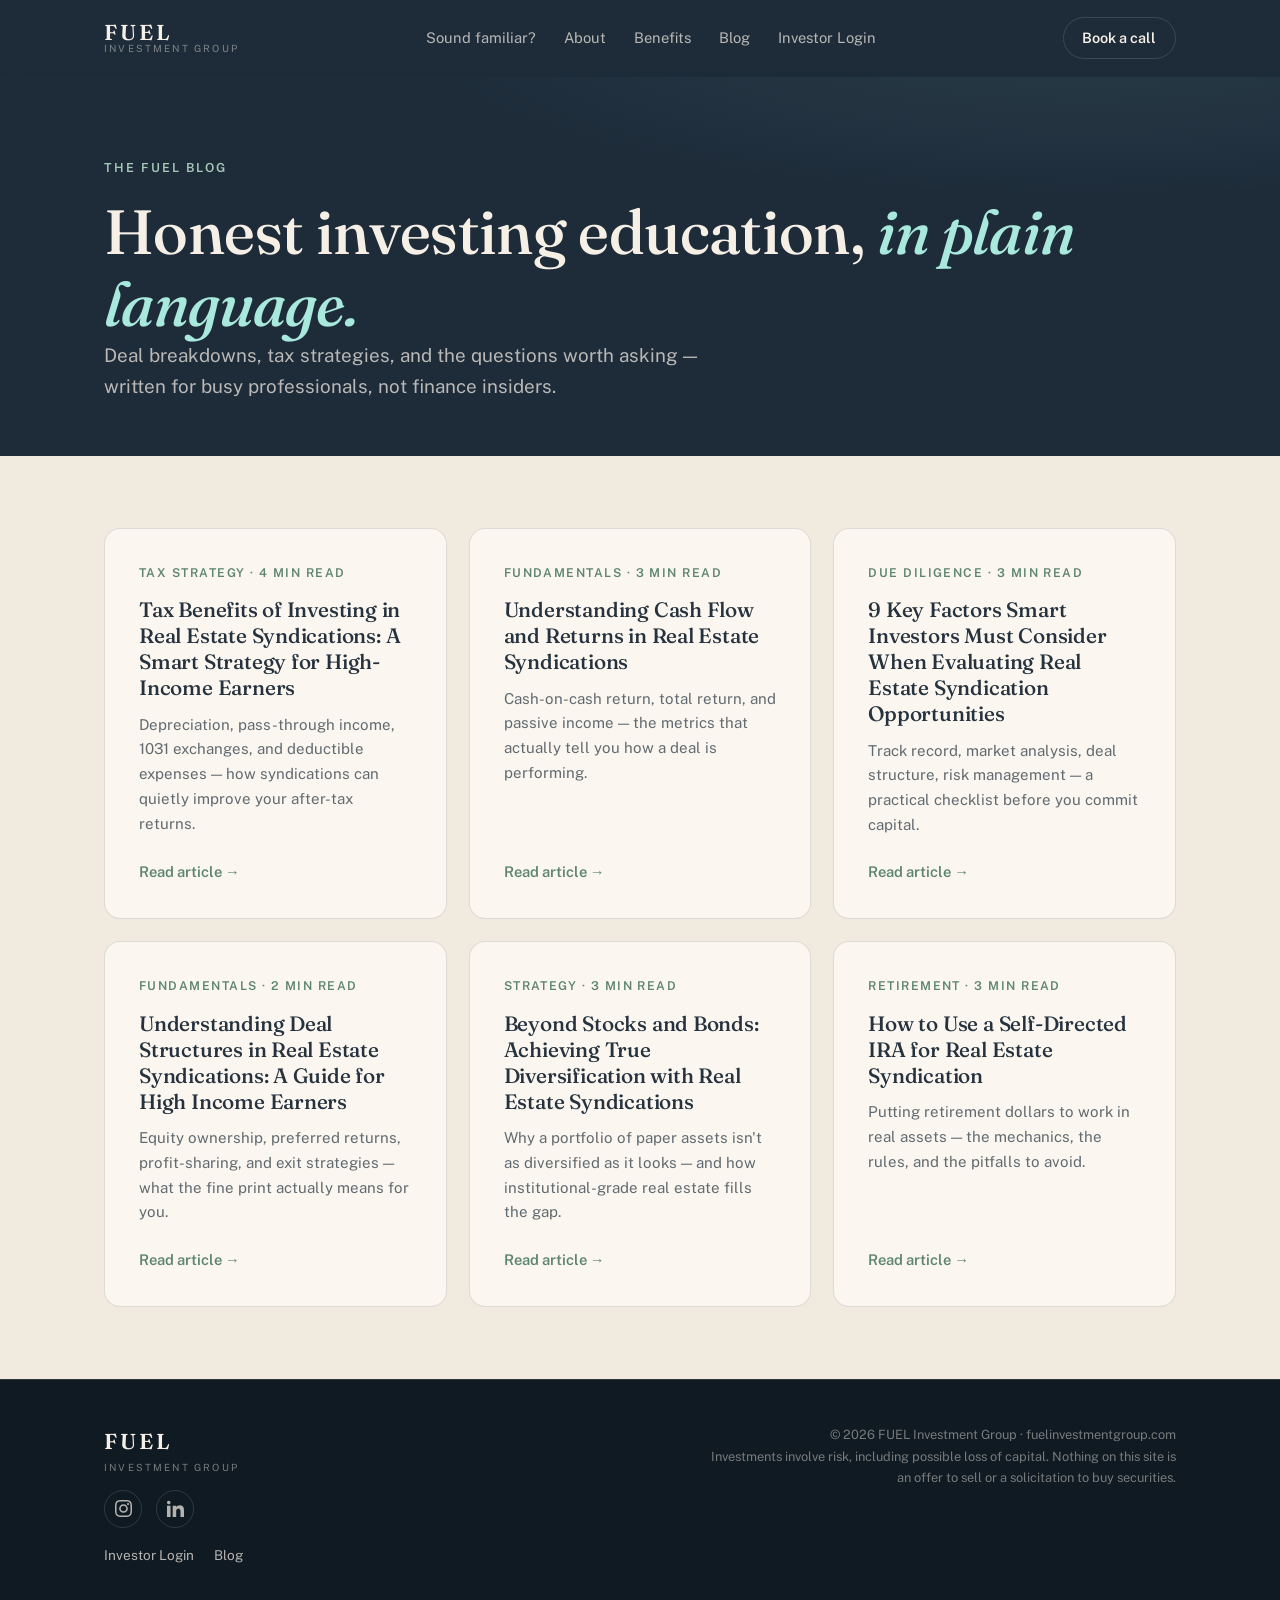
==== blog/index.html @ 97383fa7 "Add blog section, GHL booking links, full investor form, and footer socials" ====
<!DOCTYPE html>
<html lang="en">
<head>
  <meta charset="UTF-8">
  <meta name="viewport" content="width=device-width, initial-scale=1.0">
  <title>Blog — FUEL Investment Group</title>
  <meta name="description" content="Plain-language education on passive real estate investing for pharmacists — tax benefits, cash flow, deal structures, and more.">
  <link rel="preconnect" href="https://fonts.googleapis.com">
  <link rel="preconnect" href="https://fonts.gstatic.com" crossorigin>
  <link href="https://fonts.googleapis.com/css2?family=Fraunces:ital,opsz,wght@0,9..144,400;0,9..144,500;0,9..144,600;1,9..144,400;1,9..144,500&family=Public+Sans:ital,wght@0,400;0,500;0,600;0,700;1,400&display=swap" rel="stylesheet">
  <link rel="stylesheet" href="../styles.css">
</head>
<body>

  <header class="site-header" id="siteHeader">
    <div class="container header-inner">
      <a href="../index.html" class="wordmark">
        <span class="wordmark-main">FUEL</span>
        <span class="wordmark-sub">Investment Group</span>
      </a>
      <nav class="site-nav">
        <a href="../index.html#pain">Sound familiar?</a>
        <a href="../index.html#about">About</a>
        <a href="../index.html#benefits">Benefits</a>
        <a href="index.html">Blog</a>
        <a href="https://fuelinvestmentgroup.cashflowportal.com/app" target="_blank" rel="noopener">Investor Login</a>
      </nav>
      <a href="https://go.fuelinvestmentgroup.com/evelyn" target="_blank" rel="noopener" class="btn btn-small">Book a call</a>
    </div>
  </header>

  <section class="blog-hero">
    <div class="container">
      <p class="eyebrow reveal">The FUEL blog</p>
      <h1 class="reveal">Honest investing education, <em>in plain language.</em></h1>
      <p class="lede reveal">Deal breakdowns, tax strategies, and the questions worth asking — written for busy professionals, not finance insiders.</p>
    </div>
  </section>

  <section class="blog-list section-cream">
    <div class="container">
      <div class="post-grid">
        <a class="post-card reveal" href="tax-benefits-of-real-estate-syndications.html">
          <span class="post-card-meta">Tax Strategy · 4 min read</span>
          <h2>Tax Benefits of Investing in Real Estate Syndications: A Smart Strategy for High-Income Earners</h2>
          <p>Depreciation, pass-through income, 1031 exchanges, and deductible expenses — how syndications can quietly improve your after-tax returns.</p>
          <span class="post-read">Read article →</span>
        </a>
        <a class="post-card reveal" href="understanding-cash-flow-and-returns.html">
          <span class="post-card-meta">Fundamentals · 3 min read</span>
          <h2>Understanding Cash Flow and Returns in Real Estate Syndications</h2>
          <p>Cash-on-cash return, total return, and passive income — the metrics that actually tell you how a deal is performing.</p>
          <span class="post-read">Read article →</span>
        </a>
        <a class="post-card reveal" href="9-key-factors-for-evaluating-syndications.html">
          <span class="post-card-meta">Due Diligence · 3 min read</span>
          <h2>9 Key Factors Smart Investors Must Consider When Evaluating Real Estate Syndication Opportunities</h2>
          <p>Track record, market analysis, deal structure, risk management — a practical checklist before you commit capital.</p>
          <span class="post-read">Read article →</span>
        </a>
        <a class="post-card reveal" href="understanding-deal-structures.html">
          <span class="post-card-meta">Fundamentals · 2 min read</span>
          <h2>Understanding Deal Structures in Real Estate Syndications: A Guide for High Income Earners</h2>
          <p>Equity ownership, preferred returns, profit-sharing, and exit strategies — what the fine print actually means for you.</p>
          <span class="post-read">Read article →</span>
        </a>
        <a class="post-card reveal" href="beyond-stocks-and-bonds-diversification.html">
          <span class="post-card-meta">Strategy · 3 min read</span>
          <h2>Beyond Stocks and Bonds: Achieving True Diversification with Real Estate Syndications</h2>
          <p>Why a portfolio of paper assets isn't as diversified as it looks — and how institutional-grade real estate fills the gap.</p>
          <span class="post-read">Read article →</span>
        </a>
        <a class="post-card reveal" href="self-directed-ira-for-syndications.html">
          <span class="post-card-meta">Retirement · 3 min read</span>
          <h2>How to Use a Self-Directed IRA for Real Estate Syndication</h2>
          <p>Putting retirement dollars to work in real assets — the mechanics, the rules, and the pitfalls to avoid.</p>
          <span class="post-read">Read article →</span>
        </a>
      </div>
    </div>
  </section>

  <footer class="site-footer">
    <div class="container footer-inner">
      <div>
        <p class="wordmark-main">FUEL</p>
        <p class="wordmark-sub">Investment Group</p>
        <div class="footer-social">
          <a href="https://www.instagram.com/its.evelyn.shen/" target="_blank" rel="noopener" aria-label="Instagram">
            <svg viewBox="0 0 24 24" aria-hidden="true"><path d="M12 2.163c3.204 0 3.584.012 4.85.07 3.252.148 4.771 1.691 4.919 4.919.058 1.265.069 1.645.069 4.849 0 3.205-.012 3.584-.069 4.849-.149 3.225-1.664 4.771-4.919 4.919-1.266.058-1.644.07-4.85.07-3.204 0-3.584-.012-4.849-.07-3.26-.149-4.771-1.699-4.919-4.92-.058-1.265-.07-1.644-.07-4.849 0-3.204.013-3.583.07-4.849.149-3.227 1.664-4.771 4.919-4.919 1.266-.057 1.645-.069 4.849-.069zm0-2.163c-3.259 0-3.667.014-4.947.072-4.358.2-6.78 2.618-6.98 6.98-.059 1.281-.073 1.689-.073 4.948 0 3.259.014 3.668.072 4.948.2 4.358 2.618 6.78 6.98 6.98 1.281.058 1.689.072 4.948.072 3.259 0 3.668-.014 4.948-.072 4.354-.2 6.782-2.618 6.979-6.98.059-1.28.073-1.689.073-4.948 0-3.259-.014-3.667-.072-4.947-.196-4.354-2.617-6.78-6.979-6.98-1.281-.059-1.69-.073-4.949-.073zm0 5.838c-3.403 0-6.162 2.759-6.162 6.162s2.759 6.163 6.162 6.163 6.162-2.759 6.162-6.163c0-3.403-2.759-6.162-6.162-6.162zm0 10.162c-2.209 0-4-1.79-4-4 0-2.209 1.791-4 4-4s4 1.791 4 4c0 2.21-1.791 4-4 4zm6.406-11.845c-.796 0-1.441.645-1.441 1.44s.645 1.44 1.441 1.44c.795 0 1.439-.645 1.439-1.44s-.644-1.44-1.439-1.44z"/></svg>
          </a>
          <a href="https://www.linkedin.com/in/evelynshen/" target="_blank" rel="noopener" aria-label="LinkedIn">
            <svg viewBox="0 0 24 24" aria-hidden="true"><path d="M4.98 3.5C4.98 4.881 3.87 6 2.5 6S.02 4.881.02 3.5C.02 2.12 1.13 1 2.5 1s2.48 1.12 2.48 2.5zM5 8H0v16h5V8zm7.982 0H8.014v16h4.969v-8.399c0-4.67 6.029-5.052 6.029 0V24H24V13.869c0-7.88-8.922-7.593-11.018-3.714V8z"/></svg>
          </a>
        </div>
        <div class="footer-links">
          <a href="https://fuelinvestmentgroup.cashflowportal.com/app" target="_blank" rel="noopener">Investor Login</a>
          <a href="index.html">Blog</a>
        </div>
      </div>
      <p class="footer-legal">
        © 2026 FUEL Investment Group · fuelinvestmentgroup.com<br>
        Investments involve risk, including possible loss of capital. Nothing on
        this site is an offer to sell or a solicitation to buy securities.
      </p>
    </div>
  </footer>

  <script src="../script.js"></script>
</body>
</html>
---- styles.css ----
/* ═══════════════════════════════════════════════════
   FUEL Investment Group — V1
   Palette: Deep Blue · Soft Mint · Warm Cream · Muted Sage
   Rhythm:  dark hero → cream → dark → cream → dark → darkest
   Type:    Fraunces (display) · Public Sans (body)
═══════════════════════════════════════════════════ */

:root {
  --deep-blue: #1E2C3A;
  --deep-blue-darker: #16222D;
  --deep-blue-darkest: #101A23;
  --mint: #A8E8DD;
  --mint-deep: #4FA593;
  --cream: #F5EFE6;
  --cream-paper: #F1EADF;
  --card-paper: #FBF7F0;
  --sage: #A6C8B6;
  --sage-deep: #5E8570;
  --clay: #C98D7E;
  --ink: #26333F;
  --ink-muted: rgba(38, 51, 63, 0.72);
  --ink-subtle: rgba(38, 51, 63, 0.5);
  --cream-muted: rgba(245, 239, 230, 0.72);
  --cream-subtle: rgba(245, 239, 230, 0.45);
  --hairline: rgba(245, 239, 230, 0.14);
  --hairline-dark: rgba(38, 51, 63, 0.14);

  --font-display: "Fraunces", Georgia, serif;
  --font-body: "Public Sans", -apple-system, sans-serif;

  --container: 1120px;
  --narrow: 720px;

  --ease-out: cubic-bezier(0.22, 1, 0.36, 1);
}

* { margin: 0; padding: 0; box-sizing: border-box; }

html { scroll-behavior: smooth; }

body {
  background: var(--deep-blue);
  color: var(--cream);
  font-family: var(--font-body);
  font-size: 1.0625rem;
  line-height: 1.65;
  -webkit-font-smoothing: antialiased;
}

::selection { background: var(--mint); color: var(--deep-blue-darkest); }

.container { max-width: var(--container); margin: 0 auto; padding: 0 24px; }
.container.narrow { max-width: var(--narrow); }

.visually-hidden {
  position: absolute; width: 1px; height: 1px;
  overflow: hidden; clip: rect(0 0 0 0); white-space: nowrap;
}

img { max-width: 100%; display: block; }

/* ── Type ─────────────────────────────────────── */

h1, h2, h3 {
  font-family: var(--font-display);
  font-weight: 500;
  letter-spacing: -0.01em;
  line-height: 1.15;
}

h1 { font-size: clamp(2.4rem, 5.2vw, 3.9rem); }

h1 em { font-style: italic; color: var(--mint); }

.section-title { font-size: clamp(1.9rem, 3.6vw, 2.7rem); margin-bottom: 1.2rem; }
.section-title.centered { text-align: center; }

.eyebrow {
  font-size: 0.78rem;
  font-weight: 600;
  letter-spacing: 0.16em;
  text-transform: uppercase;
  color: var(--sage);
  margin-bottom: 1.1rem;
}

.lede {
  font-size: 1.18rem;
  color: var(--cream-muted);
  max-width: 34em;
}

/* ── Cream sections ───────────────────────────── */

.section-cream {
  background: var(--cream-paper);
  color: var(--ink);
}

.section-cream .eyebrow { color: var(--sage-deep); }
.section-cream ::selection { background: var(--deep-blue); color: var(--cream); }

/* ── Buttons ──────────────────────────────────── */

.btn {
  display: inline-flex;
  align-items: center;
  gap: 0.55em;
  font-family: var(--font-body);
  font-weight: 600;
  font-size: 1rem;
  text-decoration: none;
  border: none;
  cursor: pointer;
  border-radius: 999px;
  transition: transform 220ms var(--ease-out), background 220ms ease, color 220ms ease, box-shadow 220ms ease;
}

.btn .arrow { transition: transform 220ms var(--ease-out); }
.btn:hover .arrow { transform: translateX(4px); }

.btn-primary {
  background: var(--mint);
  color: var(--deep-blue-darkest);
  padding: 0.95em 1.9em;
  box-shadow: 0 8px 24px rgba(168, 232, 221, 0.18);
}

.btn-primary:hover {
  background: #bdf0e7;
  transform: translateY(-2px);
  box-shadow: 0 14px 32px rgba(168, 232, 221, 0.26);
}

.btn-small {
  background: transparent;
  color: var(--cream);
  border: 1px solid var(--hairline);
  padding: 0.55em 1.3em;
  font-size: 0.9rem;
}

.btn-small:hover { border-color: var(--mint); color: var(--mint); }

/* ── Header ───────────────────────────────────── */

.site-header {
  position: sticky;
  top: 0;
  z-index: 50;
  background: rgba(30, 44, 58, 0.6);
  backdrop-filter: blur(12px);
  border-bottom: 1px solid transparent;
  transition: border-color 250ms ease, background 250ms ease;
}

.site-header.scrolled {
  background: rgba(22, 34, 45, 0.9);
  border-bottom-color: var(--hairline);
}

.header-inner {
  display: flex;
  align-items: center;
  justify-content: space-between;
  gap: 24px;
  height: 76px;
}

.wordmark { text-decoration: none; color: var(--cream); line-height: 1.1; }

.wordmark-main {
  display: block;
  font-family: var(--font-display);
  font-weight: 600;
  font-size: 1.35rem;
  letter-spacing: 0.14em;
}

.wordmark-sub {
  display: block;
  font-size: 0.62rem;
  letter-spacing: 0.22em;
  text-transform: uppercase;
  color: var(--cream-subtle);
}

.site-nav { display: flex; gap: 28px; }

.site-nav a {
  color: var(--cream-muted);
  text-decoration: none;
  font-size: 0.92rem;
  transition: color 180ms ease;
}

.site-nav a:hover { color: var(--mint); }

@media (max-width: 820px) { .site-nav { display: none; } }

/* ── Hero ─────────────────────────────────────── */

.hero {
  padding: clamp(60px, 9vh, 110px) 0 clamp(90px, 11vh, 140px);
  background:
    radial-gradient(ellipse 90% 70% at 85% -10%, rgba(168, 232, 221, 0.08), transparent 60%),
    var(--deep-blue);
  overflow: hidden;
}

.hero-grid {
  display: grid;
  grid-template-columns: minmax(0, 1.15fr) minmax(0, 0.9fr);
  gap: clamp(40px, 6vw, 90px);
  align-items: center;
}

.hero-actions { margin-top: 2.2rem; }

.hero-checklist {
  display: flex;
  flex-wrap: wrap;
  gap: 8px 26px;
  margin-top: 2rem;
  list-style: none;
}

.hero-checklist li {
  font-size: 0.92rem;
  color: var(--cream-muted);
  display: flex;
  align-items: center;
  gap: 0.5em;
}

.hero-checklist li::before {
  content: "✓";
  color: var(--sage);
  font-weight: 700;
}

.hero-copy .lede { margin-top: 1.4rem; }

/* Hero photo + overlapping ledger card */

.hero-aside { position: relative; padding-bottom: 84px; }

.hero-photo {
  border-radius: 18px;
  overflow: hidden;
  aspect-ratio: 4 / 4.4;
  box-shadow: 0 34px 70px rgba(8, 14, 20, 0.5);
}

.hero-photo img {
  width: 100%;
  height: 100%;
  object-fit: cover;
  animation: kenburns 14s var(--ease-out) both;
}

@keyframes kenburns {
  from { transform: scale(1.12); }
  to   { transform: scale(1); }
}

.ledger-card {
  position: absolute;
  left: -18px;
  bottom: 0;
  right: 18%;
  background: var(--card-paper);
  color: var(--ink);
  border-radius: 14px;
  padding: 24px 26px;
  box-shadow: 0 24px 55px rgba(8, 14, 20, 0.45);
}

.ledger-heading {
  font-family: var(--font-display);
  font-style: italic;
  font-size: 0.98rem;
  color: var(--sage-deep);
  margin-bottom: 1rem;
}

.ledger-stats {
  display: grid;
  grid-template-columns: repeat(3, auto);
  justify-content: space-between;
  gap: 14px;
}

.ledger-stat { display: flex; flex-direction: column; }

.ledger-value {
  font-family: var(--font-display);
  font-size: clamp(1.3rem, 2vw, 1.7rem);
  font-weight: 600;
  color: var(--ink);
  font-variant-numeric: tabular-nums;
}

.ledger-label {
  margin-top: 0.2rem;
  font-size: 0.72rem;
  letter-spacing: 0.04em;
  color: var(--ink-subtle);
}

@media (max-width: 920px) {
  .hero-grid { grid-template-columns: 1fr; }
  .hero-aside { max-width: 470px; }
}

/* ── Pain points (cream) ──────────────────────── */

.pain { padding: clamp(80px, 12vh, 140px) 0; }

.pain-list { list-style: none; margin-top: 2.6rem; }

.pain-list li {
  display: flex;
  gap: 26px;
  align-items: baseline;
  padding: 1.7rem 0;
  border-top: 1px solid var(--hairline-dark);
}

.pain-list li:last-child { border-bottom: 1px solid var(--hairline-dark); }

.pain-num {
  font-family: var(--font-display);
  font-style: italic;
  font-size: 1.05rem;
  color: var(--sage-deep);
  flex-shrink: 0;
}

.pain-list p {
  font-size: clamp(1.15rem, 2.1vw, 1.35rem);
  line-height: 1.5;
  color: var(--ink);
}

.pain-close {
  margin-top: 2.8rem;
  font-family: var(--font-display);
  font-size: clamp(1.3rem, 2.4vw, 1.65rem);
  text-align: center;
  color: var(--ink);
}

.pain-close em { font-style: italic; color: var(--sage-deep); }

/* ── About (dark) ─────────────────────────────── */

.about {
  padding: clamp(80px, 12vh, 140px) 0;
  background: var(--deep-blue-darker);
}

.about-grid {
  display: grid;
  grid-template-columns: minmax(0, 0.8fr) minmax(0, 1.15fr);
  gap: clamp(44px, 6vw, 90px);
  align-items: start;
}

.about-copy p { margin-bottom: 1.15rem; color: var(--cream-muted); }
.about-copy p:first-of-type { color: var(--cream); font-size: 1.12rem; }

.about-quote {
  margin-top: 2.2rem;
  padding-left: 22px;
  border-left: 2px solid var(--mint);
  font-family: var(--font-display);
  font-style: italic;
  font-size: 1.35rem;
  line-height: 1.4;
  color: var(--cream);
}

.about-quote cite {
  display: block;
  margin-top: 0.8rem;
  font-family: var(--font-body);
  font-style: normal;
  font-size: 0.85rem;
  color: var(--cream-subtle);
}

/* Portrait */

.portrait {
  position: relative;
  border-radius: 16px;
  overflow: hidden;
  box-shadow: 0 26px 60px rgba(8, 14, 20, 0.5);
}

.portrait img {
  width: 100%;
  aspect-ratio: 4 / 4.7;
  object-fit: cover;
  transition: transform 900ms var(--ease-out);
}

.portrait:hover img { transform: scale(1.035); }

.portrait figcaption {
  position: absolute;
  left: 0; right: 0; bottom: 0;
  padding: 40px 20px 16px;
  background: linear-gradient(to top, rgba(16, 26, 35, 0.85), transparent);
  font-size: 0.8rem;
  letter-spacing: 0.08em;
  text-transform: uppercase;
  color: var(--cream);
}

/* Track record */

.track-record { margin-top: 26px; }

.track-heading {
  font-size: 0.82rem;
  font-weight: 600;
  letter-spacing: 0.1em;
  text-transform: uppercase;
  color: var(--cream-muted);
  margin-bottom: 0.9rem;
}

.track-squares { display: flex; gap: 7px; }

.sq { width: 30px; height: 30px; border-radius: 6px; display: inline-block; }

.sq-win { background: var(--mint); }
.sq-loss { background: var(--clay); }
.sq-hold { background: transparent; border: 1.5px solid var(--sage); }

.track-legend { list-style: none; margin-top: 1rem; display: grid; gap: 0.45rem; }

.track-legend li {
  display: flex;
  align-items: center;
  gap: 10px;
  font-size: 0.88rem;
  color: var(--cream-muted);
}

.track-legend .sq { width: 13px; height: 13px; border-radius: 4px; }

@media (max-width: 920px) {
  .about-grid { grid-template-columns: 1fr; }
  .about-aside { max-width: 420px; }
}

/* ── Benefits carousel (cream) ────────────────── */

.benefits { padding: clamp(80px, 12vh, 140px) 0; }

.benefits-head { max-width: 620px; margin-bottom: 3rem; }

.carousel { overflow: hidden; }

.carousel-track {
  display: flex;
  transition: transform 650ms var(--ease-out);
}

.slide {
  flex: 0 0 100%;
  min-width: 0;
  display: grid;
  grid-template-columns: minmax(0, 1.05fr) minmax(0, 0.95fr);
  background: var(--card-paper);
  border: 1px solid var(--hairline-dark);
  border-radius: 18px;
  margin-right: 24px;
  overflow: hidden;
  opacity: 0.35;
  transform: scale(0.985);
  transition: opacity 650ms ease, transform 650ms var(--ease-out);
}

.slide.active { opacity: 1; transform: scale(1); }

.slide-text {
  padding: clamp(28px, 4vw, 56px);
  display: flex;
  flex-direction: column;
  justify-content: center;
}

.slide-num {
  display: inline-block;
  font-family: var(--font-display);
  font-style: italic;
  color: var(--sage-deep);
  font-size: 1.05rem;
  margin-bottom: 1rem;
}

.slide h3 {
  font-size: clamp(1.45rem, 2.6vw, 2rem);
  margin-bottom: 0.9rem;
  color: var(--ink);
}

.slide p { color: var(--ink-muted); font-size: 1.05rem; }

.slide-photo { min-height: 280px; }

.slide-photo img {
  width: 100%;
  height: 100%;
  object-fit: cover;
  transition: transform 5s ease;
}

.slide.active .slide-photo img { transform: scale(1.06); }

@media (max-width: 760px) {
  .slide { grid-template-columns: 1fr; }
  .slide-photo { order: -1; min-height: 200px; max-height: 240px; }
}

.carousel-controls {
  display: flex;
  align-items: center;
  justify-content: center;
  gap: 26px;
  margin-top: 2rem;
}

.carousel-btn {
  width: 46px;
  height: 46px;
  border-radius: 50%;
  border: 1px solid var(--hairline-dark);
  background: transparent;
  color: var(--ink);
  font-size: 1.1rem;
  cursor: pointer;
  transition: border-color 180ms ease, color 180ms ease, transform 180ms var(--ease-out), background 180ms ease;
}

.carousel-btn:hover {
  border-color: var(--sage-deep);
  color: var(--card-paper);
  background: var(--sage-deep);
  transform: translateY(-2px);
}

.carousel-dots { display: flex; gap: 10px; }

.carousel-dots button {
  width: 9px;
  height: 9px;
  border-radius: 50%;
  border: none;
  background: rgba(38, 51, 63, 0.25);
  cursor: pointer;
  padding: 0;
  transition: background 200ms ease, transform 200ms var(--ease-out);
}

.carousel-dots button.active {
  background: var(--sage-deep);
  transform: scale(1.35);
}

/* ── Steps (dark) ─────────────────────────────── */

.steps { padding: clamp(80px, 12vh, 140px) 0; }

.steps-grid {
  display: grid;
  grid-template-columns: minmax(0, 1.1fr) minmax(0, 0.8fr);
  gap: clamp(44px, 6vw, 90px);
  align-items: center;
}

.steps-list { margin-top: 2.6rem; display: grid; gap: 2.4rem; }

.step { display: flex; gap: 28px; align-items: flex-start; }

.step-num {
  font-family: var(--font-display);
  font-style: italic;
  font-size: 2rem;
  font-weight: 500;
  color: var(--sage);
  line-height: 1;
  flex-shrink: 0;
  min-width: 2em;
}

.step h3 { font-size: 1.4rem; margin-bottom: 0.5rem; }
.step p { color: var(--cream-muted); }

.steps-cta { margin-top: 3rem; }

.steps-photo {
  border-radius: 16px;
  overflow: hidden;
  position: relative;
  box-shadow: 0 26px 60px rgba(8, 14, 20, 0.5);
}

.steps-photo img {
  width: 100%;
  aspect-ratio: 4 / 4.6;
  object-fit: cover;
  transition: transform 900ms var(--ease-out);
}

.steps-photo:hover img { transform: scale(1.035); }

.steps-photo figcaption {
  position: absolute;
  left: 0; right: 0; bottom: 0;
  padding: 46px 22px 18px;
  background: linear-gradient(to top, rgba(16, 26, 35, 0.88), transparent);
  font-family: var(--font-display);
  font-style: italic;
  font-size: 1.02rem;
  color: var(--cream);
}

@media (max-width: 920px) {
  .steps-grid { grid-template-columns: 1fr; }
  .steps-aside { max-width: 470px; }
}

/* ── Footer CTA ───────────────────────────────── */

.footer-cta {
  padding: clamp(80px, 12vh, 150px) 0;
  background:
    radial-gradient(ellipse 80% 90% at 50% 115%, rgba(168, 232, 221, 0.1), transparent 65%),
    var(--deep-blue-darkest);
  border-top: 1px solid var(--hairline);
}

.centered-block { text-align: center; }
.centered-block .lede { margin: 1.1rem auto 0; }

.join-form {
  display: grid;
  gap: 1.3rem;
  max-width: 560px;
  margin: 2.6rem auto 0;
  padding: clamp(26px, 4vw, 40px);
  background: rgba(245, 239, 230, 0.045);
  border: 1px solid var(--hairline);
  border-radius: 18px;
  text-align: left;
}

.field-row {
  display: grid;
  grid-template-columns: 1fr 1fr;
  gap: 1.3rem;
}

.field { display: grid; gap: 0.45rem; }

.field label, .radio-field legend {
  font-size: 0.88rem;
  font-weight: 600;
  color: var(--cream);
}

.req { color: var(--mint); }

.join-form input[type="text"],
.join-form input[type="email"] {
  width: 100%;
  min-width: 0;
  background: rgba(245, 239, 230, 0.07);
  border: 1px solid var(--hairline);
  border-radius: 10px;
  padding: 0.8em 1.1em;
  color: var(--cream);
  font-family: var(--font-body);
  font-size: 1rem;
  transition: border-color 200ms ease, background 200ms ease;
}

.join-form input::placeholder { color: var(--cream-subtle); }

.join-form input[type="text"]:focus,
.join-form input[type="email"]:focus {
  outline: none;
  border-color: var(--mint);
  background: rgba(245, 239, 230, 0.1);
}

.radio-field { border: none; }

.radio-field legend { margin-bottom: 0.6rem; padding: 0; }

.radio-options { display: flex; gap: 1.6rem; flex-wrap: wrap; }

.radio {
  display: inline-flex;
  align-items: center;
  gap: 0.55em;
  cursor: pointer;
  font-size: 0.95rem;
  color: var(--cream-muted);
}

.radio input {
  appearance: none;
  width: 18px;
  height: 18px;
  border-radius: 50%;
  border: 1.5px solid var(--cream-subtle);
  display: grid;
  place-content: center;
  cursor: pointer;
  transition: border-color 180ms ease;
}

.radio input::before {
  content: "";
  width: 9px;
  height: 9px;
  border-radius: 50%;
  background: var(--mint);
  transform: scale(0);
  transition: transform 180ms var(--ease-out);
}

.radio input:checked { border-color: var(--mint); }
.radio input:checked::before { transform: scale(1); }

.radio:hover input { border-color: var(--sage); }

.btn-block { width: 100%; justify-content: center; margin-top: 0.4rem; }

@media (max-width: 560px) {
  .field-row { grid-template-columns: 1fr; }
}

.form-success { margin-top: 1.4rem; color: var(--mint); font-weight: 500; }

.form-note { margin-top: 1rem; font-size: 0.82rem; color: var(--cream-subtle); }

@media (max-width: 560px) { .join-form { flex-direction: column; } }

/* ── Footer ───────────────────────────────────── */

.site-footer {
  padding: 44px 0;
  background: var(--deep-blue-darkest);
  border-top: 1px solid var(--hairline);
}

.footer-inner {
  display: flex;
  justify-content: space-between;
  align-items: flex-start;
  gap: 30px;
  flex-wrap: wrap;
}

.footer-legal {
  font-size: 0.8rem;
  color: var(--cream-subtle);
  line-height: 1.7;
  max-width: 480px;
  text-align: right;
}

@media (max-width: 640px) { .footer-legal { text-align: left; } }

/* ── Blog ─────────────────────────────────────── */

.blog-hero {
  padding: clamp(60px, 9vh, 110px) 0 clamp(40px, 6vh, 70px);
  background:
    radial-gradient(ellipse 90% 70% at 85% -10%, rgba(168, 232, 221, 0.08), transparent 60%),
    var(--deep-blue);
}

.blog-list { padding: clamp(56px, 8vh, 100px) 0; }

.post-grid {
  display: grid;
  grid-template-columns: repeat(auto-fill, minmax(300px, 1fr));
  gap: 22px;
}

.post-card {
  display: flex;
  flex-direction: column;
  background: var(--card-paper);
  border: 1px solid var(--hairline-dark);
  border-radius: 16px;
  padding: clamp(24px, 3vw, 34px);
  text-decoration: none;
  color: var(--ink);
  transition: transform 260ms var(--ease-out), box-shadow 260ms ease;
}

.post-card:hover {
  transform: translateY(-4px);
  box-shadow: 0 18px 40px rgba(16, 26, 35, 0.12);
}

.post-card-meta {
  font-size: 0.76rem;
  font-weight: 600;
  letter-spacing: 0.12em;
  text-transform: uppercase;
  color: var(--sage-deep);
  margin-bottom: 0.9rem;
}

.post-card h2 {
  font-size: 1.3rem;
  line-height: 1.25;
  margin-bottom: 0.7rem;
}

.post-card p { font-size: 0.94rem; color: var(--ink-muted); flex: 1; }

.post-card .post-read {
  margin-top: 1.4rem;
  font-weight: 600;
  font-size: 0.92rem;
  color: var(--sage-deep);
}

/* Article pages */

.article {
  padding: clamp(56px, 8vh, 100px) 0 clamp(80px, 11vh, 130px);
}

.article-head { max-width: var(--narrow); margin: 0 auto 2.6rem; }

.article-head h1 {
  font-size: clamp(1.9rem, 3.8vw, 2.9rem);
  color: var(--ink);
  margin-bottom: 1rem;
}

.article-meta {
  font-size: 0.82rem;
  font-weight: 600;
  letter-spacing: 0.1em;
  text-transform: uppercase;
  color: var(--sage-deep);
}

.prose { max-width: var(--narrow); margin: 0 auto; color: var(--ink-muted); }

.prose h2 {
  font-size: 1.55rem;
  color: var(--ink);
  margin: 2.2rem 0 0.8rem;
}

.prose h3 {
  font-size: 1.2rem;
  color: var(--ink);
  margin: 1.8rem 0 0.6rem;
}

.prose p { margin-bottom: 1.1rem; }

.prose ul, .prose ol { padding-left: 1.4em; margin-bottom: 1.1rem; }

.prose li { margin-bottom: 0.45em; }

.prose strong { color: var(--ink); }

.prose a { color: var(--sage-deep); }

.article-back {
  display: inline-block;
  margin-bottom: 1.6rem;
  font-size: 0.9rem;
  font-weight: 600;
  color: var(--sage-deep);
  text-decoration: none;
}

.article-back:hover { color: var(--ink); }

.article-cta {
  max-width: var(--narrow);
  margin: 3.4rem auto 0;
  padding: clamp(26px, 4vw, 40px);
  background: var(--deep-blue);
  color: var(--cream);
  border-radius: 18px;
  text-align: center;
}

.article-cta h2 {
  font-size: 1.5rem;
  margin-bottom: 0.6rem;
}

.article-cta p { color: var(--cream-muted); margin-bottom: 1.4rem; }

/* ── Footer social ────────────────────────────── */

.footer-social {
  display: flex;
  gap: 14px;
  margin-top: 14px;
}

.footer-social a {
  display: inline-flex;
  align-items: center;
  justify-content: center;
  width: 38px;
  height: 38px;
  border-radius: 50%;
  border: 1px solid var(--hairline);
  color: var(--cream-muted);
  transition: border-color 180ms ease, color 180ms ease, transform 180ms var(--ease-out);
}

.footer-social a:hover {
  border-color: var(--mint);
  color: var(--mint);
  transform: translateY(-2px);
}

.footer-social svg { width: 17px; height: 17px; fill: currentColor; }

.footer-links {
  display: flex;
  gap: 20px;
  flex-wrap: wrap;
  margin-top: 16px;
  font-size: 0.85rem;
}

.footer-links a {
  color: var(--cream-muted);
  text-decoration: none;
}

.footer-links a:hover { color: var(--mint); }

/* ── Reveal / stagger animations ──────────────── */

.reveal {
  opacity: 0;
  transform: translateY(26px);
  transition:
    opacity 800ms var(--ease-out),
    transform 800ms var(--ease-out);
  transition-delay: var(--stagger, 0ms);
}

.reveal.visible { opacity: 1; transform: none; }

@media (prefers-reduced-motion: reduce) {
  html { scroll-behavior: auto; }
  .reveal { opacity: 1; transform: none; transition: none; }
  .carousel-track, .slide, .slide-photo img, .hero-photo img { transition: none; animation: none; }
}
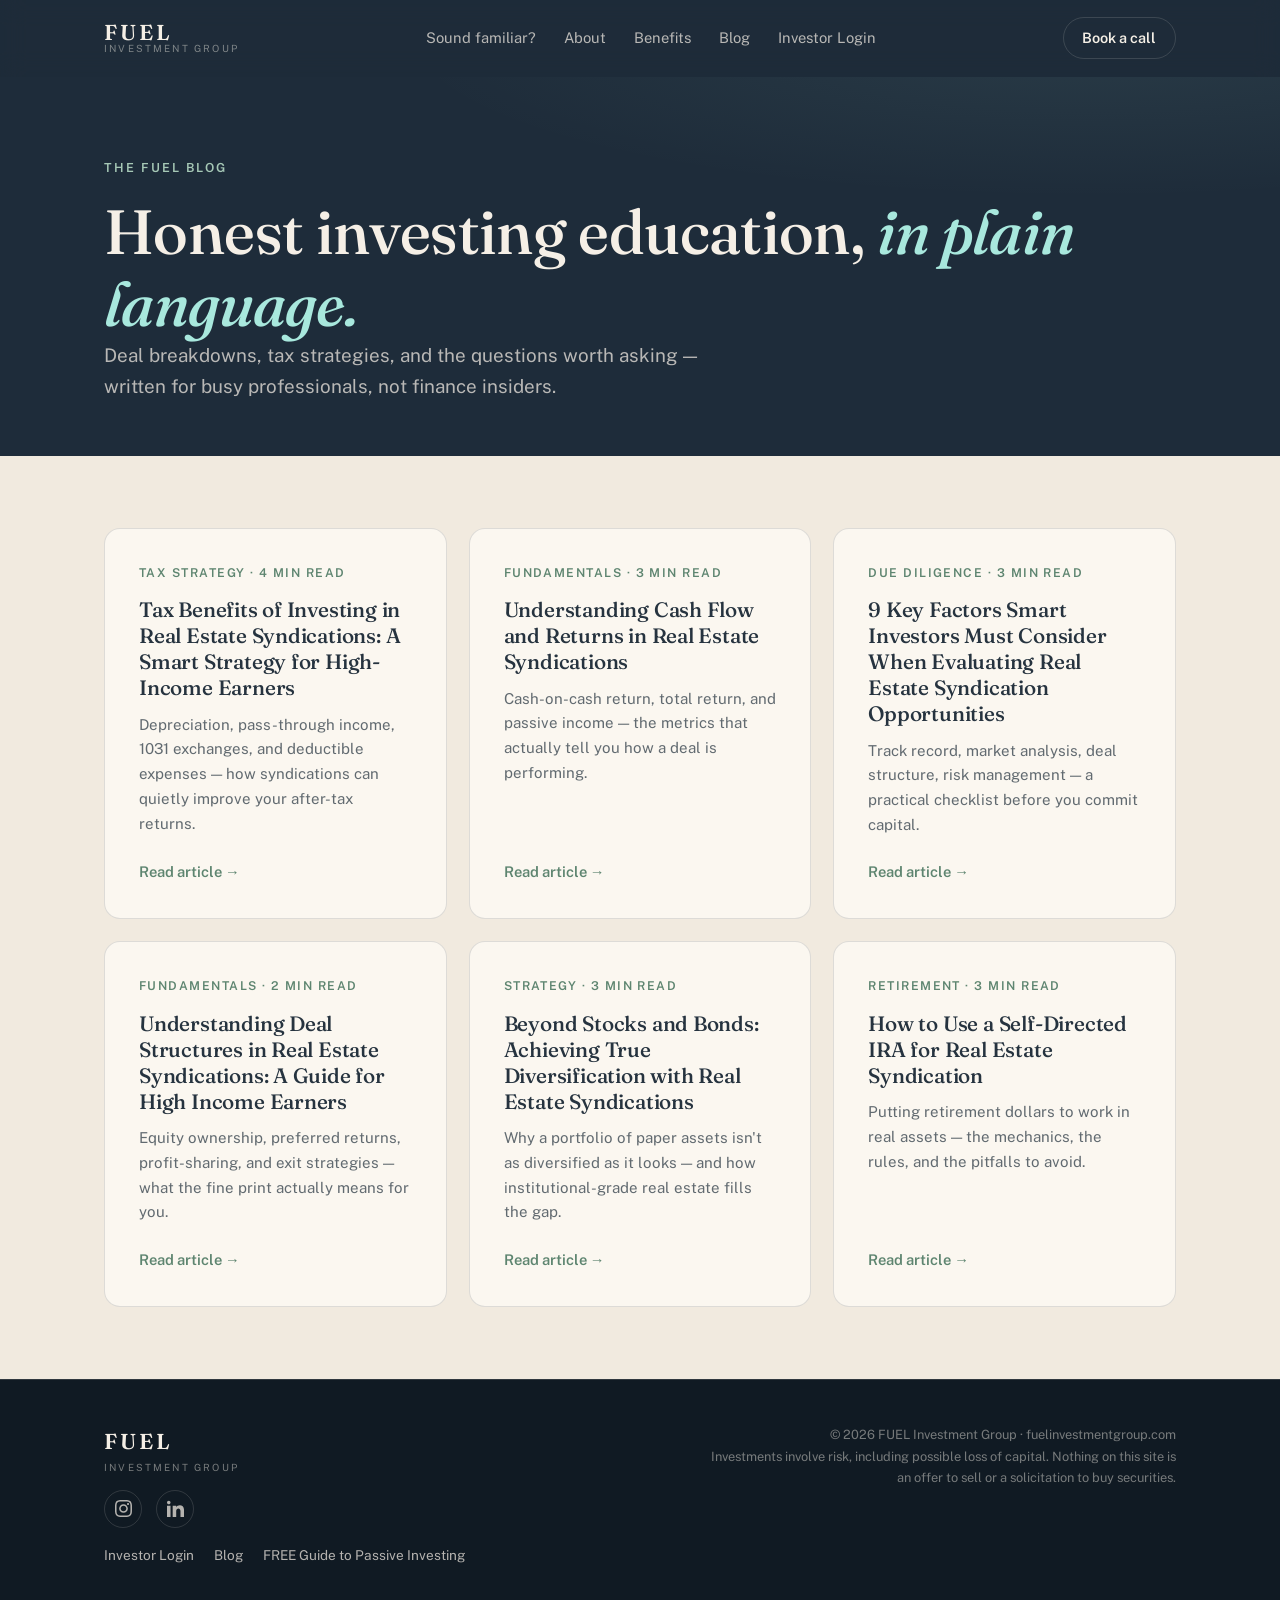
==== commit 4df658fe: "Embed booking calendar on-site, add free guide link" ====
--- a/blog/index.html
+++ b/blog/index.html
@@ -25,7 +25,7 @@
         <a href="index.html">Blog</a>
         <a href="https://fuelinvestmentgroup.cashflowportal.com/app" target="_blank" rel="noopener">Investor Login</a>
       </nav>
-      <a href="https://go.fuelinvestmentgroup.com/evelyn" target="_blank" rel="noopener" class="btn btn-small">Book a call</a>
+      <a href="../index.html#book" class="btn btn-small">Book a call</a>
     </div>
   </header>
 
@@ -96,6 +96,7 @@
         <div class="footer-links">
           <a href="https://fuelinvestmentgroup.cashflowportal.com/app" target="_blank" rel="noopener">Investor Login</a>
           <a href="index.html">Blog</a>
+          <a href="https://evelynshen.com/connect-6630" target="_blank" rel="noopener">FREE Guide to Passive Investing</a>
         </div>
       </div>
       <p class="footer-legal">
--- a/styles.css
+++ b/styles.css
@@ -635,6 +635,36 @@
   .steps-aside { max-width: 470px; }
 }
 
+/* ── Book a call (embedded calendar) ──────────── */
+
+.book { padding: clamp(80px, 12vh, 140px) 0; }
+
+.book-head { max-width: 640px; margin: 0 auto 2.6rem; text-align: center; }
+
+.book-sub { color: var(--ink-muted); font-size: 1.05rem; }
+
+.book-widget {
+  max-width: 900px;
+  margin: 0 auto;
+  background: #FFFFFF;
+  border: 1px solid var(--hairline-dark);
+  border-radius: 18px;
+  padding: clamp(8px, 1.5vw, 18px);
+  box-shadow: 0 24px 55px rgba(16, 26, 35, 0.1);
+  overflow: hidden;
+}
+
+.book-widget iframe { min-height: 700px; border-radius: 12px; }
+
+.book-fallback {
+  margin-top: 1.4rem;
+  text-align: center;
+  font-size: 0.9rem;
+  color: var(--ink-subtle);
+}
+
+.book-fallback a { color: var(--sage-deep); font-weight: 600; }
+
 /* ── Footer CTA ───────────────────────────────── */
 
 .footer-cta {
